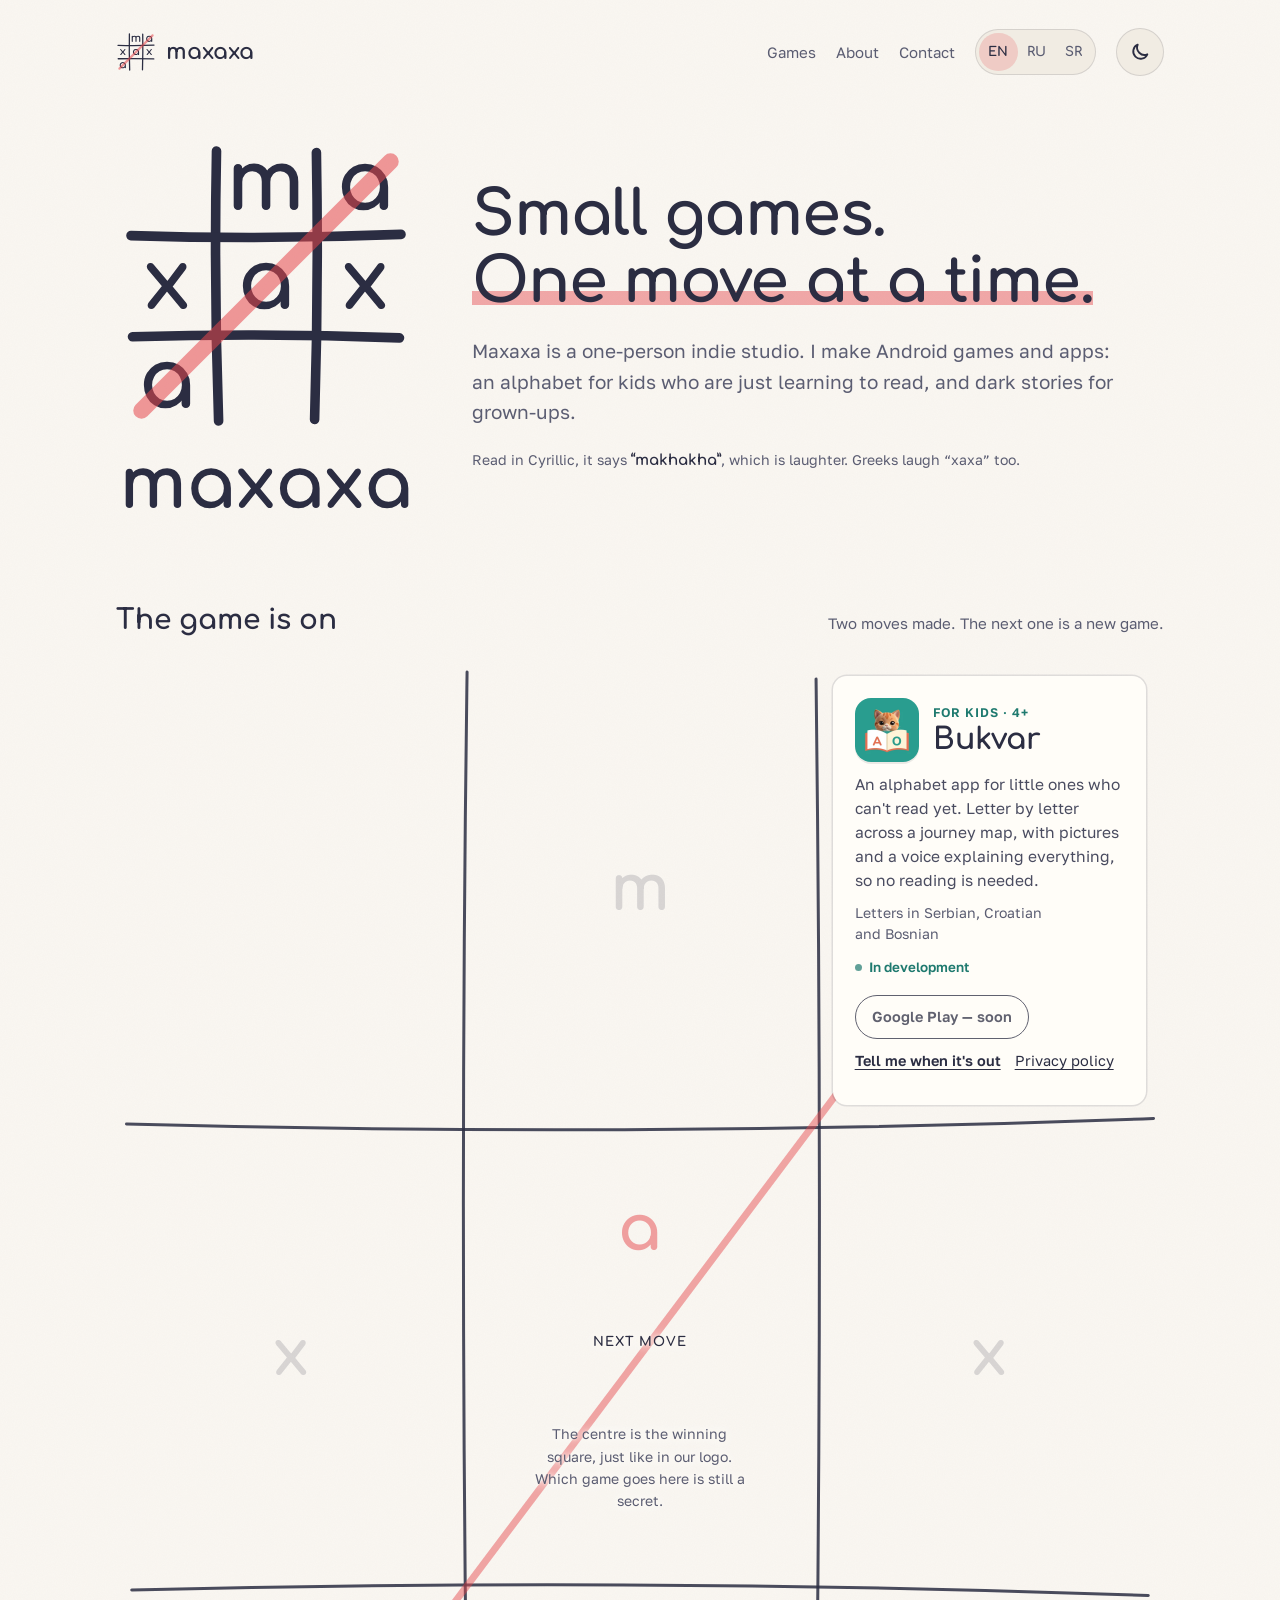
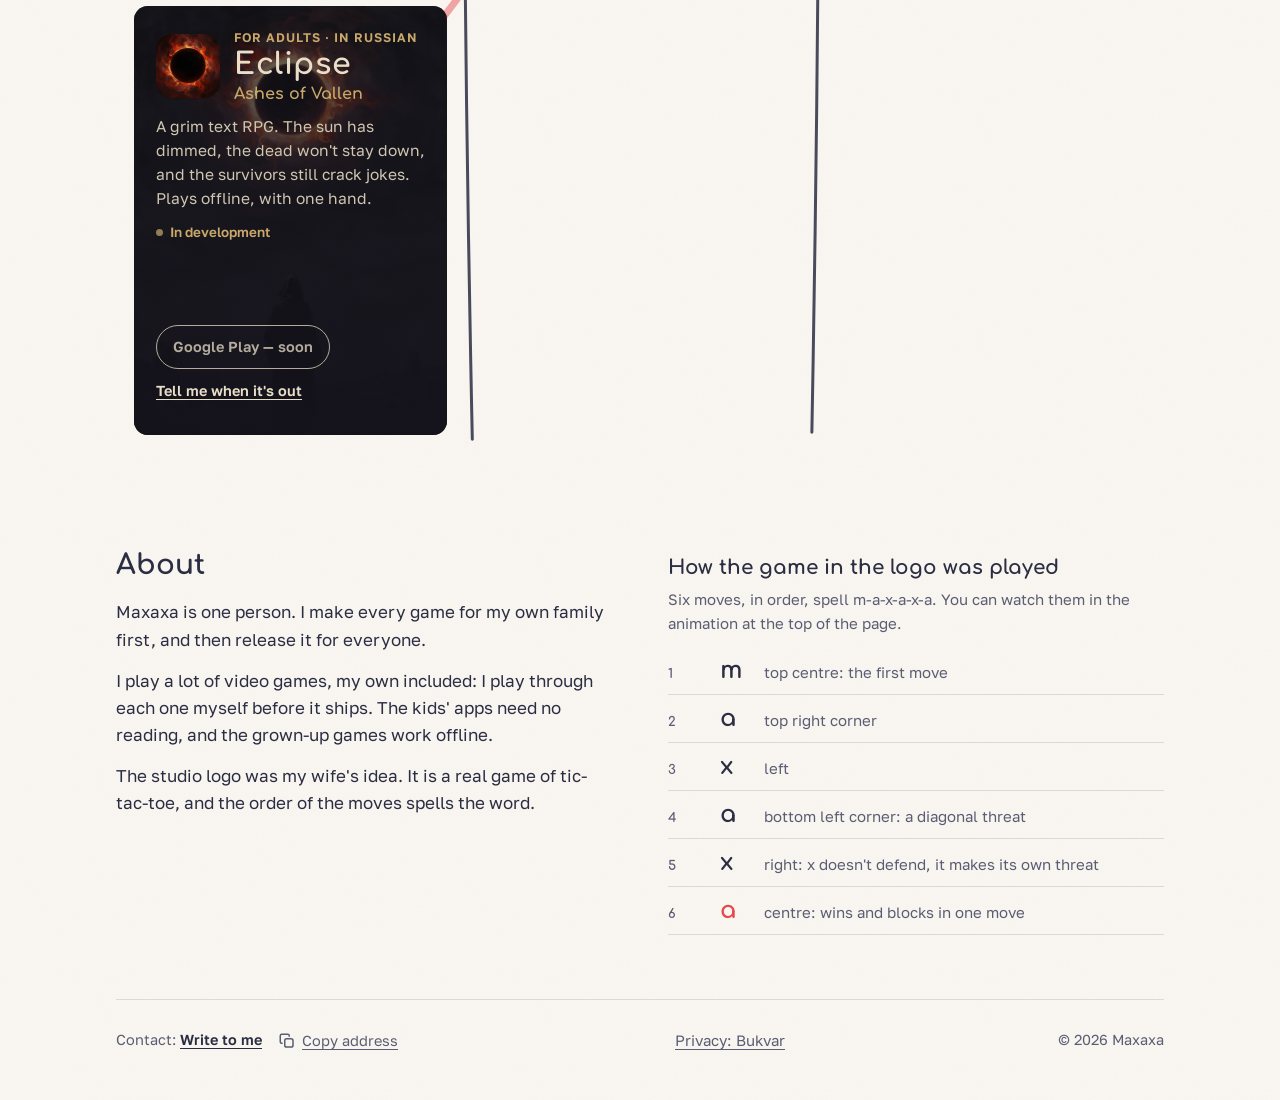
==== index.html @ d2c28f69 "Публикация (исходники fd38b39)" ====
<!doctype html>
<html lang="en">
<head>
<meta charset="utf-8">
<meta name="viewport" content="width=device-width, initial-scale=1, viewport-fit=cover">
<title>Maxaxa — small games for kids and grown-ups</title>
<meta name="description" content="Maxaxa is a one-person indie studio making Android apps and games for kids and adults.">
<link rel="canonical" href="https://maxaxa.app/">
<link rel="alternate" hreflang="en" href="https://maxaxa.app/">
<link rel="alternate" hreflang="ru" href="https://maxaxa.app/ru/">
<link rel="alternate" hreflang="sr" href="https://maxaxa.app/sr/">
<link rel="alternate" hreflang="x-default" href="https://maxaxa.app/">
<meta property="og:type" content="website">
<meta property="og:site_name" content="Maxaxa">
<meta property="og:title" content="Maxaxa — small games for kids and grown-ups">
<meta property="og:description" content="Maxaxa is a one-person indie studio making Android apps and games for kids and adults.">
<meta property="og:url" content="https://maxaxa.app/">
<meta property="og:image" content="https://maxaxa.app/assets/og-en.png">
<meta property="og:image:width" content="1200">
<meta property="og:image:height" content="630">
<meta property="og:locale" content="en_US">
<meta name="twitter:card" content="summary_large_image">
<meta name="theme-color" content="#FAF7F2" media="(prefers-color-scheme: light)">
<meta name="theme-color" content="#1A1720" media="(prefers-color-scheme: dark)">
<link rel="icon" href="/favicon.ico" sizes="any">
<link rel="icon" href="/favicon.svg" type="image/svg+xml">
<link rel="apple-touch-icon" href="/apple-touch-icon.png">
<script>document.documentElement.classList.add('js');try{var t=localStorage.getItem('mx-theme');if(t)document.documentElement.setAttribute('data-theme',t)}catch(e){}</script>
<link rel="stylesheet" href="/assets/fonts/fonts.css">
<link rel="stylesheet" href="/assets/site.css">
</head>
<body>
<div class="wrap">
  <header>
    <a class="brand" href="/" aria-label="Maxaxa, home page">
      <img class="lt" src="/assets/img/mark-light-transparent.svg" alt="">
      <img class="dk" src="/assets/img/mark-dark-transparent.svg" alt="">
      maxaxa
    </a>
    <nav>
      <a class="navlink" href="/#games">Games</a>
      <a class="navlink" href="/#about">About</a>
      <a class="navlink" href="#contact">Contact</a>
      <span class="langs-nav"><a href="/" hreflang="en" lang="en" aria-current="page">EN</a><a href="/ru/" hreflang="ru" lang="ru">RU</a><a href="/sr/" hreflang="sr" lang="sr">SR</a></span>
      <button class="toggle" id="theme" type="button" aria-label="Switch theme" title="Switch theme">
        <svg class="moon" viewBox="0 0 24 24" width="22" height="22" aria-hidden="true"><path d="M20 14.5A8 8 0 0 1 9.5 4a8 8 0 1 0 10.5 10.5Z" fill="none" stroke="currentColor" stroke-width="2" stroke-linejoin="round"/></svg>
        <svg class="sun" viewBox="0 0 24 24" width="22" height="22" aria-hidden="true" hidden><circle cx="12" cy="12" r="4.2" fill="none" stroke="currentColor" stroke-width="2"/><path d="M12 2.5v2.2M12 19.3v2.2M2.5 12h2.2M19.3 12h2.2M5.3 5.3l1.6 1.6M17.1 17.1l1.6 1.6M5.3 18.7l1.6-1.6M17.1 6.9l1.6-1.6" stroke="currentColor" stroke-width="2" stroke-linecap="round"/></svg>
      </button>
    </nav>
  </header>
  <section class="hero" id="top">
    <svg class="lockup" viewBox="0 0 100 132" role="img" aria-label="Maxaxa logo: a game of tic-tac-toe">
      <g class="g" fill="none" stroke-width="3.2" stroke-linecap="round"><path pathLength="1" d="M33.5 5Q32.6 50 34.2 95"/><path pathLength="1" d="M66.8 5.5Q67.6 50 66.2 94.5"/><path pathLength="1" d="M5 33.2Q50 34.6 95 32.8"/><path pathLength="1" d="M5.5 66.9Q50 65.6 94.5 67.3"/></g>
      <g class="l"><path d="M59.34 24.69Q58.72 24.69 58.32 24.28Q57.91 23.87 57.91 23.26V15.25Q57.910 13.49 57.04 12.63Q56.17 11.78 54.77 11.78Q53.32 11.78 52.38 12.79Q51.44 13.79 51.44 15.36H49.12Q49.12 13.54 49.9 12.16Q50.69 10.77 52.1 9.99Q53.51 9.2 55.33 9.2Q56.93 9.2 58.16 9.9Q59.39 10.6 60.08 11.96Q60.77 13.32 60.77 15.25V23.26Q60.77 23.87 60.37 24.28Q59.98 24.69 59.34 24.69ZM40.66 24.69Q40.05 24.69 39.64 24.28Q39.23 23.87 39.23 23.26V10.8Q39.23 10.15 39.64 9.76Q40.05 9.37 40.66 9.37Q41.31 9.37 41.7 9.76Q42.09 10.15 42.09 10.8V23.26Q42.09 23.87 41.7 24.28Q41.31 24.69 40.66 24.69ZM50.01 24.69Q49.4 24.69 48.99 24.28Q48.59 23.87 48.59 23.26V15.25Q48.59 13.49 47.72 12.63Q46.85 11.78 45.45 11.78Q43.99 11.78 43.04 12.79Q42.09 13.790 42.09 15.36H40.33Q40.33 13.54 41.05 12.16Q41.78 10.77 43.07 9.99Q44.36 9.2 46.01 9.2Q47.61 9.2 48.84 9.9Q50.07 10.6 50.76 11.96Q51.44 13.32 51.44 15.25V23.26Q51.44 23.87 51.05 24.28Q50.66 24.69 50.01 24.69Z"/><path d="M82.45 24.77Q80.41 24.77 78.79 23.75Q77.17 22.74 76.23 20.98Q75.29 19.23 75.29 17.02Q75.29 14.79 76.31 13.03Q77.33 11.27 79.08 10.25Q80.82 9.23 83.01 9.23Q85.2 9.23 86.94 10.25Q88.67 11.27 89.69 13.04Q90.71 14.8 90.71 17.01H89.62Q89.62 19.21 88.68 20.97Q87.74 22.72 86.12 23.75Q84.51 24.77 82.45 24.77ZM83.01 22.25Q84.44 22.25 85.56 21.56Q86.68 20.88 87.33 19.68Q87.97 18.49 87.97 17.01Q87.97 15.5 87.33 14.31Q86.68 13.12 85.56 12.44Q84.44 11.75 83.02 11.75Q81.61 11.75 80.48 12.44Q79.35 13.12 78.69 14.31Q78.03 15.49 78.03 17.01Q78.03 18.5 78.69 19.69Q79.35 20.88 80.48 21.56Q81.61 22.25 83.01 22.25ZM89.29 24.69Q88.67 24.69 88.26 24.28Q87.86 23.87 87.86 23.26V18.97L88.39 16.01L90.71 17.01V23.26Q90.71 23.87 90.31 24.28Q89.91 24.69 89.29 24.69Z"/><path d="M22.45 57.66Q22.17 57.66 21.92 57.57Q21.67 57.49 21.45 57.21L16.55 51.33L15.54 50.32L10.67 44.55Q10.3 44.11 10.27 43.59Q10.25 43.07 10.55 42.71Q10.86 42.34 11.48 42.34Q12.15 42.34 12.54 42.82L17.33 48.53L18.06 49.2L23.32 55.5Q23.74 56.01 23.73 56.5Q23.71 56.99 23.36 57.32Q23.01 57.66 22.45 57.66ZM11.76 57.66Q11.2 57.66 10.88 57.31Q10.55 56.96 10.55 56.45Q10.55 55.95 10.95 55.45L15.71 49.48L17.22 51.61L12.77 57.21Q12.35 57.66 11.76 57.66ZM18.67 50.46 16.74 48.81 21.25 42.82Q21.47 42.54 21.73 42.44Q21.98 42.34 22.29 42.34Q22.9 42.34 23.21 42.72Q23.52 43.1 23.5 43.63Q23.49 44.16 23.1 44.67Z"/><path d="M49.45 57.77Q47.41 57.77 45.79 56.75Q44.17 55.74 43.23 53.98Q42.29 52.23 42.29 50.02Q42.29 47.79 43.31 46.03Q44.33 44.27 46.08 43.25Q47.82 42.23 50.01 42.23Q52.2 42.23 53.94 43.25Q55.67 44.27 56.69 46.04Q57.71 47.8 57.71 50.01H56.62Q56.62 52.21 55.68 53.97Q54.74 55.72 53.12 56.75Q51.51 57.77 49.45 57.77ZM50.01 55.25Q51.44 55.25 52.56 54.56Q53.68 53.88 54.33 52.68Q54.97 51.49 54.97 50.01Q54.97 48.5 54.33 47.31Q53.68 46.12 52.56 45.44Q51.44 44.75 50.02 44.75Q48.61 44.75 47.48 45.44Q46.35 46.12 45.69 47.31Q45.03 48.49 45.03 50.01Q45.03 51.5 45.69 52.69Q46.35 53.88 47.48 54.56Q48.61 55.25 50.01 55.25ZM56.29 57.69Q55.67 57.69 55.26 57.28Q54.86 56.87 54.86 56.26V51.97L55.39 49.01L57.71 50.01V56.26Q57.71 56.87 57.31 57.28Q56.91 57.69 56.29 57.69Z"/><path d="M88.45 57.66Q88.17 57.66 87.92 57.57Q87.67 57.49 87.45 57.21L82.55 51.33L81.54 50.32L76.67 44.55Q76.3 44.11 76.27 43.59Q76.25 43.07 76.55 42.71Q76.86 42.34 77.48 42.34Q78.15 42.34 78.54 42.82L83.33 48.53L84.06 49.2L89.32 55.5Q89.74 56.01 89.73 56.5Q89.71 56.99 89.36 57.32Q89.01 57.66 88.45 57.66ZM77.76 57.66Q77.2 57.66 76.88 57.31Q76.55 56.96 76.55 56.45Q76.55 55.95 76.95 55.45L81.71 49.48L83.22 51.61L78.77 57.21Q78.35 57.66 77.76 57.66ZM84.67 50.46 82.74 48.81 87.25 42.82Q87.47 42.54 87.73 42.44Q87.98 42.34 88.29 42.34Q88.9 42.34 89.21 42.72Q89.52 43.1 89.5 43.63Q89.49 44.16 89.1 44.67Z"/><path d="M16.45 90.77Q14.41 90.77 12.79 89.75Q11.17 88.74 10.23 86.98Q9.29 85.23 9.29 83.02Q9.29 80.79 10.31 79.03Q11.33 77.27 13.08 76.25Q14.82 75.23 17.01 75.23Q19.2 75.23 20.94 76.25Q22.67 77.27 23.69 79.04Q24.71 80.8 24.71 83.01H23.62Q23.62 85.21 22.68 86.97Q21.74 88.72 20.12 89.75Q18.51 90.77 16.45 90.77ZM17.01 88.25Q18.44 88.25 19.56 87.56Q20.68 86.88 21.33 85.68Q21.970 84.49 21.97 83.01Q21.97 81.5 21.33 80.31Q20.68 79.12 19.56 78.44Q18.44 77.75 17.02 77.75Q15.61 77.75 14.48 78.44Q13.35 79.12 12.69 80.31Q12.03 81.49 12.03 83.01Q12.03 84.5 12.69 85.69Q13.35 86.88 14.48 87.56Q15.61 88.25 17.01 88.25ZM23.29 90.69Q22.67 90.69 22.26 90.28Q21.86 89.87 21.86 89.26V84.97L22.39 82.01L24.71 83.01V89.26Q24.71 89.87 24.31 90.28Q23.91 90.69 23.29 90.69Z"/></g>
      <path class="win" pathLength="1" d="M91.5 8.5Q50.8 49.2 8.5 91.5" fill="none" stroke-width="5.5" stroke-linecap="round"/>
      <g class="w"><path d="M20.47 124.02Q19.94 124.02 19.59 123.68Q19.24 123.33 19.24 122.8V115.94Q19.24 114.42 18.5 113.69Q17.76 112.96 16.56 112.96Q15.31 112.96 14.5 113.82Q13.7 114.69 13.7 116.03H11.71Q11.71 114.47 12.38 113.28Q13.05 112.1 14.26 111.42Q15.48 110.75 17.04 110.75Q18.4 110.75 19.46 111.35Q20.52 111.95 21.1 113.12Q21.69 114.28 21.69 115.94V122.8Q21.69 123.33 21.36 123.68Q21.02 124.02 20.47 124.02ZM4.46 124.02Q3.93 124.02 3.58 123.68Q3.24 123.33 3.24 122.8V112.12Q3.24 111.57 3.58 111.23Q3.93 110.9 4.46 110.9Q5.01 110.9 5.35 111.23Q5.68 111.57 5.68 112.12V122.8Q5.68 123.33 5.35 123.68Q5.01 124.02 4.46 124.02ZM12.48 124.02Q11.95 124.02 11.6 123.68Q11.25 123.33 11.25 122.8V115.94Q11.25 114.42 10.51 113.69Q9.76 112.96 8.56 112.96Q7.32 112.96 6.5 113.82Q5.68 114.69 5.68 116.03H4.17Q4.17 114.47 4.8 113.28Q5.42 112.1 6.52 111.42Q7.63 110.75 9.04 110.75Q10.41 110.75 11.47 111.35Q12.52 111.95 13.11 113.12Q13.7 114.28 13.7 115.94V122.8Q13.7 123.33 13.36 123.68Q13.03 124.02 12.48 124.02Z"/><path d="M31.22 124.1Q29.47 124.1 28.08 123.22Q26.69 122.35 25.88 120.85Q25.08 119.34 25.08 117.45Q25.08 115.54 25.95 114.03Q26.83 112.53 28.33 111.65Q29.82 110.78 31.7 110.78Q33.58 110.78 35.06 111.65Q36.55 112.53 37.42 114.04Q38.3 115.55 38.3 117.45H37.36Q37.36 119.33 36.56 120.84Q35.75 122.34 34.36 123.22Q32.98 124.1 31.22 124.1ZM31.7 121.94Q32.92 121.94 33.88 121.35Q34.84 120.76 35.4 119.74Q35.95 118.71 35.95 117.44Q35.95 116.15 35.4 115.13Q34.84 114.11 33.88 113.52Q32.93 112.94 31.7 112.94Q30.5 112.94 29.53 113.52Q28.56 114.11 27.99 115.13Q27.43 116.15 27.43 117.44Q27.43 118.72 27.99 119.74Q28.56 120.76 29.53 121.35Q30.5 121.94 31.7 121.94ZM37.08 124.02Q36.55 124.02 36.2 123.68Q35.85 123.33 35.85 122.8V119.13L36.31 116.58L38.3 117.45V122.8Q38.3 123.33 37.96 123.68Q37.61 124.02 37.08 124.02Z"/><path d="M51.16 124Q50.92 124 50.71 123.93Q50.49 123.86 50.3 123.62L46.1 118.58L45.24 117.71L41.06 112.77Q40.75 112.38 40.72 111.94Q40.7 111.5 40.96 111.18Q41.23 110.87 41.76 110.87Q42.33 110.87 42.67 111.28L46.77 116.18L47.4 116.75L51.91 122.15Q52.27 122.58 52.26 123Q52.24 123.42 51.94 123.71Q51.64 124 51.16 124ZM42 124Q41.52 124 41.24 123.7Q40.96 123.4 40.96 122.97Q40.96 122.54 41.3 122.1L45.38 116.99L46.68 118.82L42.86 123.62Q42.5 124 42 124ZM47.92 117.83 46.27 116.42 50.13 111.28Q50.32 111.04 50.54 110.96Q50.76 110.87 51.02 110.87Q51.55 110.87 51.81 111.2Q52.08 111.52 52.06 111.98Q52.05 112.43 51.72 112.86Z"/><path d="M60.79 124.1Q59.04 124.1 57.65 123.22Q56.26 122.35 55.45 120.85Q54.64 119.34 54.64 117.45Q54.64 115.54 55.52 114.03Q56.4 112.53 57.89 111.65Q59.39 110.78 61.27 110.78Q63.15 110.78 64.63 111.65Q66.12 112.53 66.99 114.04Q67.87 115.55 67.87 117.45H66.93Q66.93 119.33 66.12 120.84Q65.32 122.34 63.93 123.22Q62.55 124.1 60.79 124.1ZM61.27 121.94Q62.49 121.94 63.45 121.35Q64.41 120.76 64.96 119.74Q65.52 118.71 65.52 117.44Q65.52 116.15 64.96 115.13Q64.41 114.11 63.45 113.52Q62.49 112.94 61.27 112.94Q60.07 112.94 59.1 113.52Q58.12 114.11 57.56 115.13Q57 116.15 57 117.44Q57 118.72 57.56 119.74Q58.12 120.76 59.09 121.35Q60.07 121.94 61.27 121.94ZM66.65 124.02Q66.12 124.02 65.77 123.68Q65.42 123.33 65.42 122.8V119.13L65.88 116.58L67.87 117.45V122.8Q67.87 123.33 67.52 123.68Q67.18 124.02 66.65 124.02Z"/><path d="M80.73 124Q80.49 124 80.28 123.93Q80.06 123.86 79.87 123.62L75.67 118.58L74.8 117.71L70.63 112.77Q70.32 112.38 70.29 111.94Q70.27 111.5 70.53 111.18Q70.8 110.87 71.32 110.87Q71.9 110.87 72.24 111.28L76.34 116.18L76.96 116.75L81.48 122.15Q81.84 122.58 81.82 123Q81.81 123.42 81.51 123.71Q81.21 124 80.73 124ZM71.56 124Q71.08 124 70.81 123.7Q70.53 123.4 70.53 122.97Q70.53 122.54 70.87 122.1L74.95 116.99L76.24 118.82L72.43 123.62Q72.07 124 71.56 124ZM77.49 117.83 75.84 116.42 79.7 111.28Q79.89 111.04 80.11 110.96Q80.32 110.87 80.59 110.87Q81.12 110.87 81.38 111.2Q81.64 111.52 81.63 111.98Q81.62 112.43 81.28 112.86Z"/><path d="M90.36 124.1Q88.6 124.1 87.22 123.22Q85.83 122.35 85.02 120.85Q84.21 119.34 84.21 117.45Q84.21 115.54 85.09 114.03Q85.96 112.53 87.46 111.65Q88.96 110.78 90.84 110.78Q92.71 110.78 94.2 111.65Q95.68 112.53 96.56 114.04Q97.44 115.55 97.44 117.45H96.5Q96.5 119.33 95.69 120.84Q94.89 122.34 93.5 123.22Q92.11 124.1 90.36 124.1ZM90.84 121.94Q92.06 121.94 93.02 121.35Q93.98 120.76 94.53 119.74Q95.08 118.71 95.08 117.44Q95.08 116.15 94.53 115.13Q93.98 114.11 93.02 113.52Q92.06 112.94 90.84 112.94Q89.64 112.94 88.66 113.52Q87.69 114.11 87.13 115.13Q86.56 116.15 86.56 117.44Q86.56 118.72 87.13 119.74Q87.69 120.76 88.66 121.35Q89.63 121.94 90.84 121.94ZM96.22 124.02Q95.68 124.02 95.34 123.68Q94.99 123.33 94.99 122.8V119.13L95.44 116.58L97.44 117.45V122.8Q97.44 123.33 97.09 123.68Q96.75 124.02 96.22 124.02Z"/></g>
    </svg>
    <div>
      <h1 class="say">Small games. <em>One move at a time.</em></h1>
      <p class="lead">Maxaxa is a one-person indie studio. I make Android games and apps: an alphabet for kids who are just learning to read, and dark stories for grown-ups.</p>
      <p class="reads">Read in Cyrillic, it says <b>“makhakha”</b>, which is laughter. Greeks laugh “xaxa” too.</p>
    </div>
  </section>

  <section id="games">
    <div class="board-h">
      <h2>The game is on</h2>
      <p>Two moves made. The next one is a new game.</p>
    </div>
    <div class="board" id="board">
      <svg class="lines" viewBox="0 0 100 100" preserveAspectRatio="none" aria-hidden="true">
        <path d="M33.5 1Q32.6 50 34.0 99"/><path d="M66.8 1.5Q67.6 50 66.4 98.5"/>
        <path d="M1 33.4Q50 34.4 99 33.0"/><path d="M1.5 66.8Q50 65.9 98.5 67.2"/>
        <path class="win2" pathLength="1" d="M94 6Q50.5 49.5 6 94"/>
      </svg>

      <div class="cell idle"><div class="empty"><span class="ghost">x</span></div></div>
      <div class="cell idle"><div class="empty"><span class="ghost played">m</span></div></div>
      <div class="cell">
        <article class="card kid">
          <div class="top">
            <img class="icon" src="/assets/img/bukvar-icon.webp" alt="Bukvar icon: a kitten above an open book" width="64" height="64">
            <div><div class="eyebrow">For kids · 4+</div><h3>Bukvar</h3></div>
          </div>
          <p>An alphabet app for little ones who can't read yet. Letter by letter across a journey map, with pictures and a voice explaining everything, so no reading is needed.</p>
          <p class="langs">Letters in Serbian, Croatian and Bosnian</p>
          <div class="status">In development</div>
          <div class="links">
            <span class="btn" aria-disabled="true">Google Play — soon</span>
            <a class="notify" href="mailto:hornsdron@gmail.com?subject=Bukvar">Tell me when it's out</a>
            <a class="pol" href="/privacy/bukvar/">Privacy policy</a>
          </div>
        </article>
      </div>

      <div class="cell idle"><div class="empty"><span class="ghost played">x</span></div></div>
      <div class="cell next">
        <div class="empty">
          <span class="ghost">a</span>
          <span class="n">Next move</span>
          <p>The centre is the winning square, just like in our logo. Which game goes here is still a secret.</p>
        </div>
      </div>
      <div class="cell idle"><div class="empty"><span class="ghost played">x</span></div></div>

      <div class="cell">
        <article class="card adult">
          <div class="top">
            <img class="icon" src="/assets/img/eclipse-icon.webp" alt="Eclipse: Ashes of Vallen icon: a black sun in a fiery corona" width="64" height="64">
            <div><div class="eyebrow">For adults · in Russian</div><h3>Eclipse</h3><div class="sub">Ashes of Vallen</div></div>
          </div>
          <p>A grim text RPG. The sun has dimmed, the dead won't stay down, and the survivors still crack jokes. Plays offline, with one hand.</p>
          <div class="status">In development</div>
          <div class="links">
            <span class="btn" aria-disabled="true">Google Play — soon</span>
            <a class="notify" href="mailto:hornsdron@gmail.com?subject=Eclipse">Tell me when it's out</a>
          </div>
        </article>
      </div>
      <div class="cell idle"><div class="empty"><span class="ghost">x</span></div></div>
      <div class="cell idle"><div class="empty"><span class="ghost">a</span></div></div>
    </div>
  </section>

  <section class="about" id="about">
    <div>
      <h2>About</h2>
      <p>Maxaxa is one person. I make every game for my own family first, and then release it for everyone.</p>
      <p>I play a lot of video games, my own included: I play through each one myself before it ships. The kids' apps need no reading, and the grown-up games work offline.</p>
      <p>The studio logo was my wife's idea. It is a real game of tic-tac-toe, and the order of the moves spells the word.</p>
    </div>
    <div>
      <h3 class="moves-h">How the game in the logo was played</h3>
      <p class="moves-p">Six moves, in order, spell m-a-x-a-x-a. You can watch them in the animation at the top of the page.</p>
      <ol class="moves" aria-label="How the game in the logo was played">
        <li><b>m</b><span>top centre: the first move</span></li>
        <li><b>a</b><span>top right corner</span></li>
        <li><b>x</b><span>left</span></li>
        <li><b>a</b><span>bottom left corner: a diagonal threat</span></li>
        <li><b>x</b><span>right: x doesn't defend, it makes its own threat</span></li>
        <li><b>a</b><span>centre: wins and blocks in one move</span></li>
      </ol>
    </div>
  </section>

  <footer id="contact">
    <span class="contact">Contact: <a class="mail" href="mailto:hornsdron@gmail.com">Write to me</a>
      <button type="button" class="copy" id="copy-mail" data-addr="hornsdron@gmail.com" data-done="Copied">
        <svg class="i-copy" viewBox="0 0 24 24" width="18" height="18" aria-hidden="true"><rect x="9" y="9" width="11" height="11" rx="2.5" fill="none" stroke="currentColor" stroke-width="2" stroke-linejoin="round"/><path d="M5.5 15H5a2 2 0 0 1-2-2V5a2 2 0 0 1 2-2h8a2 2 0 0 1 2 2v.5" fill="none" stroke="currentColor" stroke-width="2" stroke-linecap="round" stroke-linejoin="round"/></svg>
        <svg class="i-done" viewBox="0 0 24 24" width="18" height="18" aria-hidden="true" hidden><path d="M5 12.5l4.5 4.5L19 7.5" fill="none" stroke="currentColor" stroke-width="2" stroke-linecap="round" stroke-linejoin="round"/></svg>
        <span class="lbl" aria-live="polite">Copy address</span></button></span>
    <nav aria-label="Privacy policies"><a href="/privacy/bukvar/">Privacy: Bukvar</a></nav>
    <span>© 2026 Maxaxa</span>
  </footer>
</div>
<script src="/assets/site.js"></script>
</body>
</html>
---- assets/fonts/fonts.css ----
/* Шрифты на своём сервере (OFL, см. OFL-*.txt) — без запросов к Google. Переменные woff2, наборы: латиница, латиница-ext (сербский), кириллица. */
@font-face{font-family:'Comfortaa'; font-style:normal; font-weight:500 700; font-display:swap; src:url(/assets/fonts/Comfortaa-cyrillic-ext.woff2) format('woff2'); unicode-range:U+0460-052F, U+1C80-1C8A, U+20B4, U+2DE0-2DFF, U+A640-A69F, U+FE2E-FE2F} /* cyrillic-ext */
@font-face{font-family:'Comfortaa'; font-style:normal; font-weight:500 700; font-display:swap; src:url(/assets/fonts/Comfortaa-cyrillic.woff2) format('woff2'); unicode-range:U+0301, U+0400-045F, U+0490-0491, U+04B0-04B1, U+2116} /* cyrillic */
@font-face{font-family:'Comfortaa'; font-style:normal; font-weight:500 700; font-display:swap; src:url(/assets/fonts/Comfortaa-latin-ext.woff2) format('woff2'); unicode-range:U+0100-02BA, U+02BD-02C5, U+02C7-02CC, U+02CE-02D7, U+02DD-02FF, U+0304, U+0308, U+0329, U+1D00-1DBF, U+1E00-1E9F, U+1EF2-1EFF, U+2020, U+20A0-20AB, U+20AD-20C4, U+2113, U+2C60-2C7F, U+A720-A7FF} /* latin-ext */
@font-face{font-family:'Comfortaa'; font-style:normal; font-weight:500 700; font-display:swap; src:url(/assets/fonts/Comfortaa-latin.woff2) format('woff2'); unicode-range:U+0000-00FF, U+0131, U+0152-0153, U+02BB-02BC, U+02C6, U+02DA, U+02DC, U+0304, U+0308, U+0329, U+2000-206F, U+20AC, U+2122, U+2191, U+2193, U+2212, U+2215, U+FEFF, U+FFFD} /* latin */
@font-face{font-family:'Golos Text'; font-style:normal; font-weight:400 600; font-display:swap; src:url(/assets/fonts/GolosText-cyrillic-ext.woff2) format('woff2'); unicode-range:U+0460-052F, U+1C80-1C8A, U+20B4, U+2DE0-2DFF, U+A640-A69F, U+FE2E-FE2F} /* cyrillic-ext */
@font-face{font-family:'Golos Text'; font-style:normal; font-weight:400 600; font-display:swap; src:url(/assets/fonts/GolosText-cyrillic.woff2) format('woff2'); unicode-range:U+0301, U+0400-045F, U+0490-0491, U+04B0-04B1, U+2116} /* cyrillic */
@font-face{font-family:'Golos Text'; font-style:normal; font-weight:400 600; font-display:swap; src:url(/assets/fonts/GolosText-latin-ext.woff2) format('woff2'); unicode-range:U+0100-02BA, U+02BD-02C5, U+02C7-02CC, U+02CE-02D7, U+02DD-02FF, U+0304, U+0308, U+0329, U+1D00-1DBF, U+1E00-1E9F, U+1EF2-1EFF, U+2020, U+20A0-20AB, U+20AD-20C4, U+2113, U+2C60-2C7F, U+A720-A7FF} /* latin-ext */
@font-face{font-family:'Golos Text'; font-style:normal; font-weight:400 600; font-display:swap; src:url(/assets/fonts/GolosText-latin.woff2) format('woff2'); unicode-range:U+0000-00FF, U+0131, U+0152-0153, U+02BB-02BC, U+02C6, U+02DA, U+02DC, U+0304, U+0308, U+0329, U+2000-206F, U+20AC, U+2122, U+2191, U+2193, U+2212, U+2215, U+FEFF, U+FFFD} /* latin */
---- assets/site.css ----
/* Layout: страница — партия в крестики-нолики. Знак рисуется ходами, портфолио — доска 3×3, линия победы ведёт к следующей игре. */
:root{
  --paper:#FAF7F2; --paper-2:#F1ECE3; --ink:#2B2D42; --ink-soft:#5B5D72;
  --grid:#2B2D42; --win:#E5484D; --rule:rgba(43,45,66,.14);
  --night:#1A1720; --night-2:#24202C; --bone:#E9DFC9; --gold:#8C7A55; --wine:#C24152;
  --display:"Comfortaa", "Trebuchet MS", system-ui, sans-serif;
  --text:"Golos Text", "Segoe UI", system-ui, sans-serif;
  --bg:var(--paper); --fg:var(--ink); --fg-soft:var(--ink-soft); --line:var(--grid); --accent:var(--win);
  --empty-bg:transparent; --toggle-bg:var(--paper-2); --ghost-played:.16;
  /* светлый лист студии (палитра брендбука) — на ночи приглушается до кости */
  --sheet:#FFFDF8; --sheet-ink:var(--ink); --sheet-text:#4A4C60; --sheet-soft:var(--ink-soft);
  --sheet-edge:0 0 0 1.5px rgba(43,45,66,.12);
  /* цвета игр — не студии: «Буквар» (бирюза), «Затмение» (ночь, золото, пепел) */
  --bukvar:#1F7A6F;
  --eclipse-bg:#14121A; --eclipse-gold:#C9A86A; --eclipse-text:#CFC6B2; --eclipse-edge:none;
}
@media (prefers-color-scheme: dark){:root:not([data-theme="light"]){
  --bg:var(--night); --fg:var(--bone); --fg-soft:#B4AA97; --line:var(--gold); --accent:var(--wine);
  --rule:rgba(233,223,201,.22); --toggle-bg:var(--night-2); --ghost-played:.28;
  --sheet:#E6DCC4; --sheet-text:#34364D; --sheet-soft:#4A4C60;
  --sheet-edge:0 0 0 1.5px rgba(233,223,201,.35),0 12px 40px rgba(233,223,201,.08);
  --bukvar:#17665C; --eclipse-edge:0 0 0 1.5px rgba(201,168,106,.35); color-scheme:dark }}
:root[data-theme="dark"]{
  --bg:var(--night); --fg:var(--bone); --fg-soft:#B4AA97; --line:var(--gold); --accent:var(--wine);
  --rule:rgba(233,223,201,.22); --toggle-bg:var(--night-2); --ghost-played:.28;
  --sheet:#E6DCC4; --sheet-text:#34364D; --sheet-soft:#4A4C60;
  --sheet-edge:0 0 0 1.5px rgba(233,223,201,.35),0 12px 40px rgba(233,223,201,.08);
  --bukvar:#17665C; --eclipse-edge:0 0 0 1.5px rgba(201,168,106,.35); color-scheme:dark }

*{box-sizing:border-box}
body{background:var(--bg); color:var(--fg); font:400 17px/1.6 var(--text); transition:background .4s,color .4s;
  background-image:url("data:image/svg+xml,%3Csvg xmlns='http://www.w3.org/2000/svg' width='220' height='220'%3E%3Cfilter id='n'%3E%3CfeTurbulence type='fractalNoise' baseFrequency='.9' numOctaves='2' stitchTiles='stitch'/%3E%3CfeColorMatrix values='0 0 0 0 .5  0 0 0 0 .45  0 0 0 0 .4  0 0 0 .05 0'/%3E%3C/filter%3E%3Crect width='100%25' height='100%25' filter='url(%23n)'/%3E%3C/svg%3E")}
.wrap{max-width:1080px; margin:0 auto; padding-left:max(16px,env(safe-area-inset-left,0px)); padding-right:max(16px,env(safe-area-inset-right,0px))}
a{color:inherit}
:focus-visible{outline:2px solid var(--accent); outline-offset:3px; border-radius:4px}

/* шапка */
header{padding-block:20px; display:flex; align-items:center; justify-content:space-between; gap:16px}
.brand{display:flex; align-items:center; gap:10px; text-decoration:none; font:700 22px/1 var(--display)}
.brand img{width:40px; height:40px}
.brand .dk{display:none}
:root[data-theme="dark"] .brand .lt{display:none} :root[data-theme="dark"] .brand .dk{display:block}
@media (prefers-color-scheme: dark){:root:not([data-theme="light"]) .brand .lt{display:none} :root:not([data-theme="light"]) .brand .dk{display:block}}
nav{display:flex; align-items:center; gap:20px; font-size:15px}
nav a{text-decoration:none; color:var(--fg-soft)} nav a:hover{color:var(--fg)}
.toggle{width:48px; height:48px; border-radius:50%; border:1.5px solid var(--rule); background:var(--toggle-bg); color:var(--fg);
  cursor:pointer; font:700 22px/1 var(--display); display:grid; place-items:center}
.toggle span{transform:translateY(-2px)}
@media (max-width:640px){ nav .navlink{display:none} }

/* hero */
.hero{display:grid; grid-template-columns:minmax(0,300px) minmax(0,1fr); gap:56px; align-items:center; padding-block:40px 72px}
.lockup{width:100%; max-width:300px; overflow:visible}
.lockup .g path{stroke:var(--line); stroke-dasharray:1; stroke-dashoffset:1; animation:draw .45s ease-out forwards}
.lockup .g path:nth-child(2){animation-delay:.08s} .lockup .g path:nth-child(3){animation-delay:.16s} .lockup .g path:nth-child(4){animation-delay:.24s}
.lockup .l path, .lockup .w{fill:var(--fg)}
.lockup .l path{opacity:0; transform-box:fill-box; transform-origin:center; animation:move .22s cubic-bezier(.3,1.6,.6,1) forwards}
.lockup .l path:nth-child(1){animation-delay:.30s} .lockup .l path:nth-child(2){animation-delay:.44s}
.lockup .l path:nth-child(3){animation-delay:.58s} .lockup .l path:nth-child(6){animation-delay:.72s}
.lockup .l path:nth-child(5){animation-delay:.86s} .lockup .l path:nth-child(4){animation-delay:1.0s}
.lockup .win{stroke:var(--accent); stroke-opacity:.55; stroke-dasharray:1; stroke-dashoffset:1; animation:draw .26s ease-in 1.1s forwards}
.lockup .w{opacity:0; animation:fade .45s ease-out 1.36s forwards}
@keyframes draw{to{stroke-dashoffset:0}}
@keyframes move{from{opacity:0; transform:scale(.6)} to{opacity:1; transform:scale(1)}}
@keyframes fade{to{opacity:1}}
.say{font:700 clamp(34px,6vw,62px)/1.08 var(--display); letter-spacing:-.02em; margin:0 0 20px; text-wrap:balance}
.say em{display:inline-block; font-style:normal; background:linear-gradient(transparent 62%, color-mix(in srgb,var(--accent) 45%,transparent) 62% 84%, transparent 84%)}
.lead{font-size:19px; color:var(--fg-soft); max-width:34em; margin:0}
.reads{margin-top:22px; font-size:14px; color:var(--fg-soft)}
.reads b{font:700 15px var(--display); color:var(--fg)}
@media (max-width:760px){ .hero{grid-template-columns:1fr; gap:24px; padding-block:16px 48px} .lockup{max-width:200px} }

/* доска-портфолио */
.board-h{display:flex; align-items:baseline; justify-content:space-between; gap:16px; flex-wrap:wrap; margin-bottom:20px}
.board-h h2{font:700 28px/1.2 var(--display); margin:0}
.board-h p{margin:0; color:var(--fg-soft); font-size:15px}
.board{position:relative; display:grid; grid-template-columns:repeat(3,minmax(0,1fr)); grid-auto-rows:minmax(240px,1fr)}
.board .lines{position:absolute; inset:0; width:100%; height:100%; pointer-events:none; z-index:0}
.board .lines path{fill:none; stroke:var(--line); stroke-width:3; stroke-linecap:round; vector-effect:non-scaling-stroke; opacity:.85}
.board .lines .win2{stroke:var(--accent); stroke-opacity:.55; stroke-width:7; stroke-dasharray:1; stroke-dashoffset:1}
.board.seen .lines .win2{animation:drawwin 1.1s ease-in-out .2s forwards}
/* в конце пунктир убирается: на растянутой доске он даёт разрывы линии */
@keyframes drawwin{99%{stroke-dashoffset:0; stroke-dasharray:1} 100%{stroke-dashoffset:0; stroke-dasharray:none}}
.cell{position:relative; padding:18px; min-width:0}
.card{height:100%; border-radius:14px; padding:22px; display:flex; flex-direction:column; gap:10px; position:relative; overflow:hidden; z-index:1}
.eyebrow{font-size:12.5px; letter-spacing:.08em; text-transform:uppercase; font-weight:600}
.card h3{font:700 30px/1.1 var(--display); margin:0}
.card p{margin:0; font-size:15.5px; line-height:1.55}
.card .icon{width:64px; height:64px; border-radius:16px; box-shadow:0 2px 0 rgba(0,0,0,.08)}
.card .top{display:flex; gap:14px; align-items:center}
.links{margin-top:auto; display:flex; flex-wrap:wrap; gap:8px 14px; align-items:center; padding-top:6px; font-size:14.5px}
.btn{display:inline-flex; align-items:center; min-height:44px; padding:0 16px; border-radius:22px; font-weight:600; text-decoration:none; border:1.5px solid currentColor}
.btn[aria-disabled="true"]{opacity:.75; cursor:default}
.status{font-size:13.5px; font-weight:600; display:flex; align-items:center; gap:7px; margin-top:2px}
.status::before{content:""; width:7px; height:7px; border-radius:50%; background:currentColor; opacity:.7}
.links a.notify{font-weight:600; text-underline-offset:3px}
.links a.pol{text-underline-offset:3px}

/* светлая клетка — всегда бумага */
.kid{background:var(--sheet); color:var(--sheet-ink); box-shadow:var(--sheet-edge)}
.kid .eyebrow, .kid .status{color:var(--bukvar)} .kid p{color:var(--sheet-text)}
.kid .langs{font-size:14px; color:var(--sheet-soft)}
/* тёмная клетка — всегда ночь, картина маслом */
.adult{background:var(--eclipse-bg); color:var(--bone); box-shadow:var(--eclipse-edge)}
.adult::before{content:""; position:absolute; inset:0; background:url(img/eclipse-art.webp) center 18%/cover; opacity:.55; transition:opacity .8s, filter .8s; z-index:-1}
.adult::after{content:""; position:absolute; inset:0; background:linear-gradient(180deg,rgba(20,18,26,.2) 0%,rgba(20,18,26,.75) 55%,var(--eclipse-bg) 100%); z-index:-1}
.adult:hover::before{opacity:.38; filter:saturate(.6) brightness(.8)}
.adult .eyebrow, .adult .status{color:var(--eclipse-gold)} .adult p{color:var(--eclipse-text)}
.adult h3{letter-spacing:.02em}
.adult .sub{font:700 16px/1.2 var(--display); color:var(--eclipse-gold); margin-top:4px}

/* пустые клетки — будущие ходы */
.empty{display:grid; place-items:center; text-align:center; color:var(--fg-soft); font-size:14px; gap:4px; padding:22px; height:100%}
.empty .ghost{font:700 64px/1 var(--display); color:var(--line); opacity:.0; transition:opacity .35s, transform .35s; transform:scale(.7)}
.cell:hover .ghost{opacity:.35; transform:scale(1)}
.empty .n{font:700 13px var(--display); letter-spacing:.06em; text-transform:uppercase}
.empty .ghost.played{opacity:var(--ghost-played); transform:scale(1)}
.cell:hover .ghost.played{opacity:.3}
.next .empty{color:var(--fg)}
.next .ghost{opacity:.5; transform:scale(1); color:var(--accent)}
.next .empty p{margin:0; max-width:15em; color:var(--fg-soft)}
@media (max-width:980px){
  .board{grid-template-columns:1fr; grid-auto-rows:auto; gap:16px}
  .board .lines, .cell.idle{display:none}
  .cell{padding:0}
  .card{min-height:300px}
  .next{border:1.5px dashed var(--rule); border-radius:14px; order:3}
  .next .empty{padding-block:28px}
}

/* о студии */
.about{display:grid; grid-template-columns:minmax(0,1fr) minmax(0,1fr); gap:56px; padding-block:96px 64px; align-items:start}
.about h2{font:700 28px/1.2 var(--display); margin:0 0 16px}
.about p{margin:0 0 14px; max-width:32em}
.moves-h{font:700 20px/1.3 var(--display); margin:6px 0 6px}
.moves-p{margin:0 0 14px; color:var(--fg-soft); font-size:15px}
.moves{list-style:none; padding:0; margin:0; display:grid; gap:2px; counter-reset:m}
.moves li{display:grid; grid-template-columns:44px 36px minmax(0,1fr); align-items:baseline; gap:8px; padding:10px 0; border-bottom:1px solid var(--rule); counter-increment:m; font-size:15px}
.moves li::before{content:counter(m); font:700 13px var(--display); color:var(--fg-soft)}
.moves b{font:700 24px/1 var(--display)}
.moves li:last-child b{color:var(--accent)}
.moves span{color:var(--fg-soft)}
@media (max-width:760px){ .about{grid-template-columns:1fr; gap:32px; padding-block:64px 40px} }

footer{border-top:1px solid var(--rule); padding-block:28px 40px; display:flex; flex-wrap:wrap; gap:12px 28px; justify-content:space-between; font-size:14.5px; color:var(--fg-soft)}
footer .mail{font-weight:600; color:var(--fg)}
footer .copy{font:inherit; color:var(--fg-soft); background:none; border:0; padding:10px 4px; margin:-10px 0 -10px 8px; cursor:pointer;
  display:inline-flex; align-items:center; gap:6px; vertical-align:middle}
footer .copy .lbl{display:inline-block; text-align:left; text-decoration:underline; text-underline-offset:3px}
footer .copy.done{color:var(--accent)} footer .copy svg[hidden]{display:none}
footer .copy:hover{color:var(--fg)}

@media (prefers-reduced-motion: reduce){
  .lockup *, .board .lines .win2{animation:none!important; opacity:1!important; stroke-dashoffset:0!important; transform:none!important}
  .board .lines .win2{stroke-dasharray:none!important}
  .adult::before{transition:none}
}

/* переключатель языка, ссылки в подвале, 404 */
/* языки — капсула-переключатель в пару к кнопке темы */
.langs-nav{display:flex; gap:0; padding:3px; border:1.5px solid var(--rule); border-radius:24px; background:var(--toggle-bg); font:700 13px/1 var(--display); letter-spacing:.04em}
.langs-nav a{display:inline-flex; align-items:center; justify-content:center; min-height:38px; min-width:36px; padding:0 9px; border-radius:19px; text-decoration:none; color:var(--fg-soft)}
.langs-nav a[aria-current="page"]{color:var(--fg); background:color-mix(in srgb,var(--accent) 20%,transparent)}
footer nav{display:flex; flex-wrap:wrap; gap:8px 20px}
footer nav a{text-decoration:underline}
footer a{color:var(--fg-soft); text-underline-offset:3px}
.lost{padding-block:48px 96px; display:grid; gap:18px; justify-items:start}
.lost .big{font:700 clamp(64px,14vw,140px)/1 var(--display); color:var(--line)}
.lost .big b{color:var(--accent); opacity:.7}
.lost h1{font:700 32px/1.2 var(--display); margin:0}
.lost p{margin:0; color:var(--fg-soft)}
@media (max-width:640px){ nav{gap:10px} }

/* адаптив: заголовки карточек и шапка на узких экранах */
.card .top > div{min-width:0}
.card h3{font-size:clamp(24px,2.6vw,30px); overflow-wrap:anywhere}
@media (max-width:980px){ .card h3{font-size:clamp(24px,7.5vw,30px)} }
@media (max-width:420px){
  header{gap:8px}
  .brand{font-size:18px; gap:8px} .brand img{width:32px; height:32px}
  nav{gap:6px} .langs-nav a{min-height:34px; min-width:32px; padding:0 6px}
  .toggle{width:44px; height:44px}
}
@media (max-width:340px){ .brand{font-size:16px; gap:6px} .brand img{width:28px; height:28px} .langs-nav a{min-width:28px; padding:0 4px} nav{gap:4px} }
/* текст в центральной клетке — поверх линии победы */
.next .empty > *{position:relative; z-index:1}
.next .empty p, .next .empty .n{text-shadow:0 0 3px var(--bg),0 0 8px var(--bg),0 0 14px var(--bg)}
.toggle svg{display:block} .toggle svg[hidden]{display:none}
/* знак по центру на телефоне; текст остаётся слева */
@media (max-width:760px){ .lockup{justify-self:center} }
/* меньше висячих слов */
.card p, .about p, .moves span, .lead{text-wrap:pretty}
/* ссылки в карточках и подвале — зона нажатия 44px */
.links{gap:0 14px} .links a:not(.btn){display:inline-flex; align-items:center; min-height:44px}
footer{row-gap:16px} footer a, footer .mail{display:inline-block; padding-block:10px; margin-block:-10px}
/* карточки появляются по очереди и чуть приподнимаются под курсором */
@keyframes rise{from{opacity:0; translate:0 14px} to{opacity:1; translate:0 0}}
.js .board .card{opacity:0}
.js .board .card.in{animation:rise .6s ease-out forwards}
.js .board .card.adult.in{animation-delay:.25s}
.card{transition:transform .25s ease, box-shadow .25s ease}
@media (hover:hover){ .board .card:hover{transform:translateY(-4px)} }
@media (prefers-reduced-motion: reduce){
  .js .board .card{opacity:1; animation:none!important}
  .board .card:hover{transform:none}
}
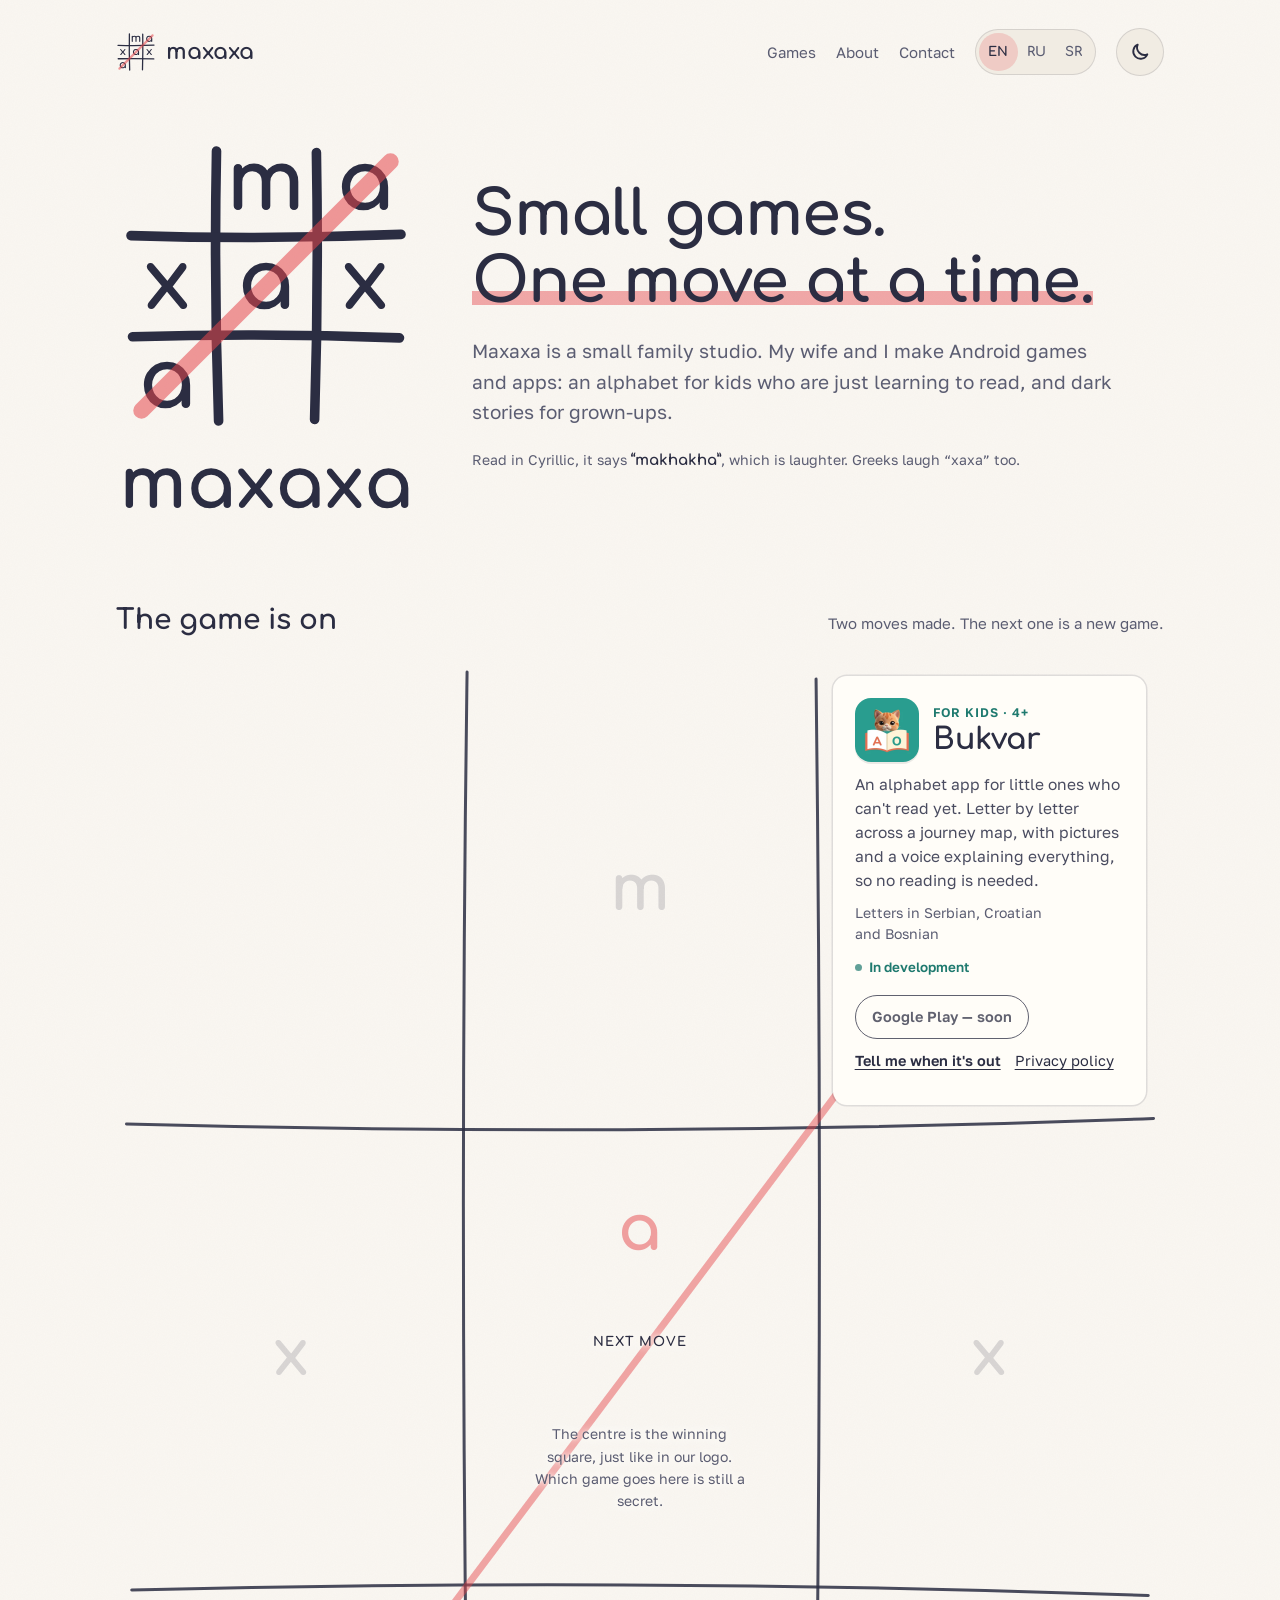
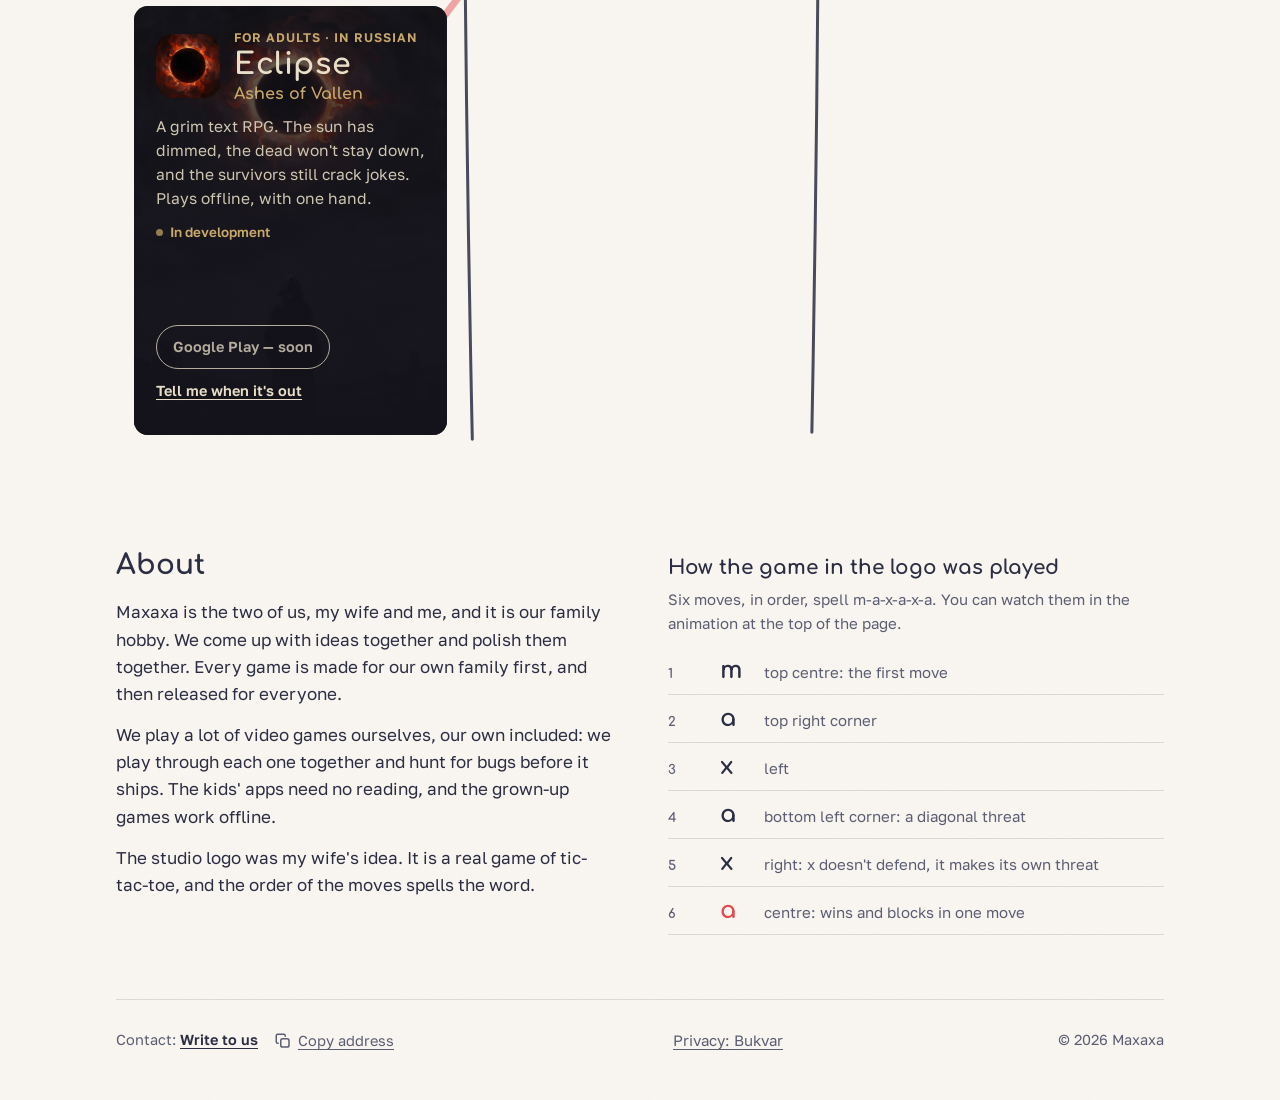
==== commit 03622d5a: "Публикация (исходники 11b7f1d)" ====
--- a/index.html
+++ b/index.html
@@ -4,7 +4,7 @@
 <meta charset="utf-8">
 <meta name="viewport" content="width=device-width, initial-scale=1, viewport-fit=cover">
 <title>Maxaxa — small games for kids and grown-ups</title>
-<meta name="description" content="Maxaxa is a one-person indie studio making Android apps and games for kids and adults.">
+<meta name="description" content="Maxaxa is a small family studio: my wife and I make Android apps and games for kids and adults.">
 <link rel="canonical" href="https://maxaxa.app/">
 <link rel="alternate" hreflang="en" href="https://maxaxa.app/">
 <link rel="alternate" hreflang="ru" href="https://maxaxa.app/ru/">
@@ -13,7 +13,7 @@
 <meta property="og:type" content="website">
 <meta property="og:site_name" content="Maxaxa">
 <meta property="og:title" content="Maxaxa — small games for kids and grown-ups">
-<meta property="og:description" content="Maxaxa is a one-person indie studio making Android apps and games for kids and adults.">
+<meta property="og:description" content="Maxaxa is a small family studio: my wife and I make Android apps and games for kids and adults.">
 <meta property="og:url" content="https://maxaxa.app/">
 <meta property="og:image" content="https://maxaxa.app/assets/og-en.png">
 <meta property="og:image:width" content="1200">
@@ -57,7 +57,7 @@
     </svg>
     <div>
       <h1 class="say">Small games. <em>One move at a time.</em></h1>
-      <p class="lead">Maxaxa is a one-person indie studio. I make Android games and apps: an alphabet for kids who are just learning to read, and dark stories for grown-ups.</p>
+      <p class="lead">Maxaxa is a small family studio. My wife and I make Android games and apps: an alphabet for kids who are just learning to read, and dark stories for grown-ups.</p>
       <p class="reads">Read in Cyrillic, it says <b>“makhakha”</b>, which is laughter. Greeks laugh “xaxa” too.</p>
     </div>
   </section>
@@ -125,8 +125,8 @@
   <section class="about" id="about">
     <div>
       <h2>About</h2>
-      <p>Maxaxa is one person. I make every game for my own family first, and then release it for everyone.</p>
-      <p>I play a lot of video games, my own included: I play through each one myself before it ships. The kids' apps need no reading, and the grown-up games work offline.</p>
+      <p>Maxaxa is the two of us, my wife and me, and it is our family hobby. We come up with ideas together and polish them together. Every game is made for our own family first, and then released for everyone.</p>
+      <p>We play a lot of video games ourselves, our own included: we play through each one together and hunt for bugs before it ships. The kids' apps need no reading, and the grown-up games work offline.</p>
       <p>The studio logo was my wife's idea. It is a real game of tic-tac-toe, and the order of the moves spells the word.</p>
     </div>
     <div>
@@ -144,7 +144,7 @@
   </section>
 
   <footer id="contact">
-    <span class="contact">Contact: <a class="mail" href="mailto:hornsdron@gmail.com">Write to me</a>
+    <span class="contact">Contact: <a class="mail" href="mailto:hornsdron@gmail.com">Write to us</a>
       <button type="button" class="copy" id="copy-mail" data-addr="hornsdron@gmail.com" data-done="Copied">
         <svg class="i-copy" viewBox="0 0 24 24" width="18" height="18" aria-hidden="true"><rect x="9" y="9" width="11" height="11" rx="2.5" fill="none" stroke="currentColor" stroke-width="2" stroke-linejoin="round"/><path d="M5.5 15H5a2 2 0 0 1-2-2V5a2 2 0 0 1 2-2h8a2 2 0 0 1 2 2v.5" fill="none" stroke="currentColor" stroke-width="2" stroke-linecap="round" stroke-linejoin="round"/></svg>
         <svg class="i-done" viewBox="0 0 24 24" width="18" height="18" aria-hidden="true" hidden><path d="M5 12.5l4.5 4.5L19 7.5" fill="none" stroke="currentColor" stroke-width="2" stroke-linecap="round" stroke-linejoin="round"/></svg>
--- a/assets/site.css
+++ b/assets/site.css
@@ -51,14 +51,15 @@
 /* hero */
 .hero{display:grid; grid-template-columns:minmax(0,300px) minmax(0,1fr); gap:56px; align-items:center; padding-block:40px 72px}
 .lockup{width:100%; max-width:300px; overflow:visible}
-.lockup .g path{stroke:var(--line); stroke-dasharray:1; stroke-dashoffset:1; animation:draw .45s ease-out forwards}
+/* пунктир «1 2» и старт 1.06: промежуток длиннее линии, иначе круглый наконечник следующего штриха виден точкой до рисования (как в брендбуке) */
+.lockup .g path{stroke:var(--line); stroke-dasharray:1 2; stroke-dashoffset:1.06; animation:draw .45s ease-out forwards}
 .lockup .g path:nth-child(2){animation-delay:.08s} .lockup .g path:nth-child(3){animation-delay:.16s} .lockup .g path:nth-child(4){animation-delay:.24s}
 .lockup .l path, .lockup .w{fill:var(--fg)}
 .lockup .l path{opacity:0; transform-box:fill-box; transform-origin:center; animation:move .22s cubic-bezier(.3,1.6,.6,1) forwards}
 .lockup .l path:nth-child(1){animation-delay:.30s} .lockup .l path:nth-child(2){animation-delay:.44s}
 .lockup .l path:nth-child(3){animation-delay:.58s} .lockup .l path:nth-child(6){animation-delay:.72s}
 .lockup .l path:nth-child(5){animation-delay:.86s} .lockup .l path:nth-child(4){animation-delay:1.0s}
-.lockup .win{stroke:var(--accent); stroke-opacity:.55; stroke-dasharray:1; stroke-dashoffset:1; animation:draw .26s ease-in 1.1s forwards}
+.lockup .win{stroke:var(--accent); stroke-opacity:.55; stroke-dasharray:1 2; stroke-dashoffset:1.06; animation:draw .26s ease-in 1.1s forwards}
 .lockup .w{opacity:0; animation:fade .45s ease-out 1.36s forwards}
 @keyframes draw{to{stroke-dashoffset:0}}
 @keyframes move{from{opacity:0; transform:scale(.6)} to{opacity:1; transform:scale(1)}}
@@ -77,10 +78,10 @@
 .board{position:relative; display:grid; grid-template-columns:repeat(3,minmax(0,1fr)); grid-auto-rows:minmax(240px,1fr)}
 .board .lines{position:absolute; inset:0; width:100%; height:100%; pointer-events:none; z-index:0}
 .board .lines path{fill:none; stroke:var(--line); stroke-width:3; stroke-linecap:round; vector-effect:non-scaling-stroke; opacity:.85}
-.board .lines .win2{stroke:var(--accent); stroke-opacity:.55; stroke-width:7; stroke-dasharray:1; stroke-dashoffset:1}
+.board .lines .win2{stroke:var(--accent); stroke-opacity:.55; stroke-width:7; stroke-dasharray:1 2; stroke-dashoffset:1.06}
 .board.seen .lines .win2{animation:drawwin 1.1s ease-in-out .2s forwards}
 /* в конце пунктир убирается: на растянутой доске он даёт разрывы линии */
-@keyframes drawwin{99%{stroke-dashoffset:0; stroke-dasharray:1} 100%{stroke-dashoffset:0; stroke-dasharray:none}}
+@keyframes drawwin{99%{stroke-dashoffset:0; stroke-dasharray:1 2} 100%{stroke-dashoffset:0; stroke-dasharray:none}}
 .cell{position:relative; padding:18px; min-width:0}
 .card{height:100%; border-radius:14px; padding:22px; display:flex; flex-direction:column; gap:10px; position:relative; overflow:hidden; z-index:1}
 .eyebrow{font-size:12.5px; letter-spacing:.08em; text-transform:uppercase; font-weight:600}
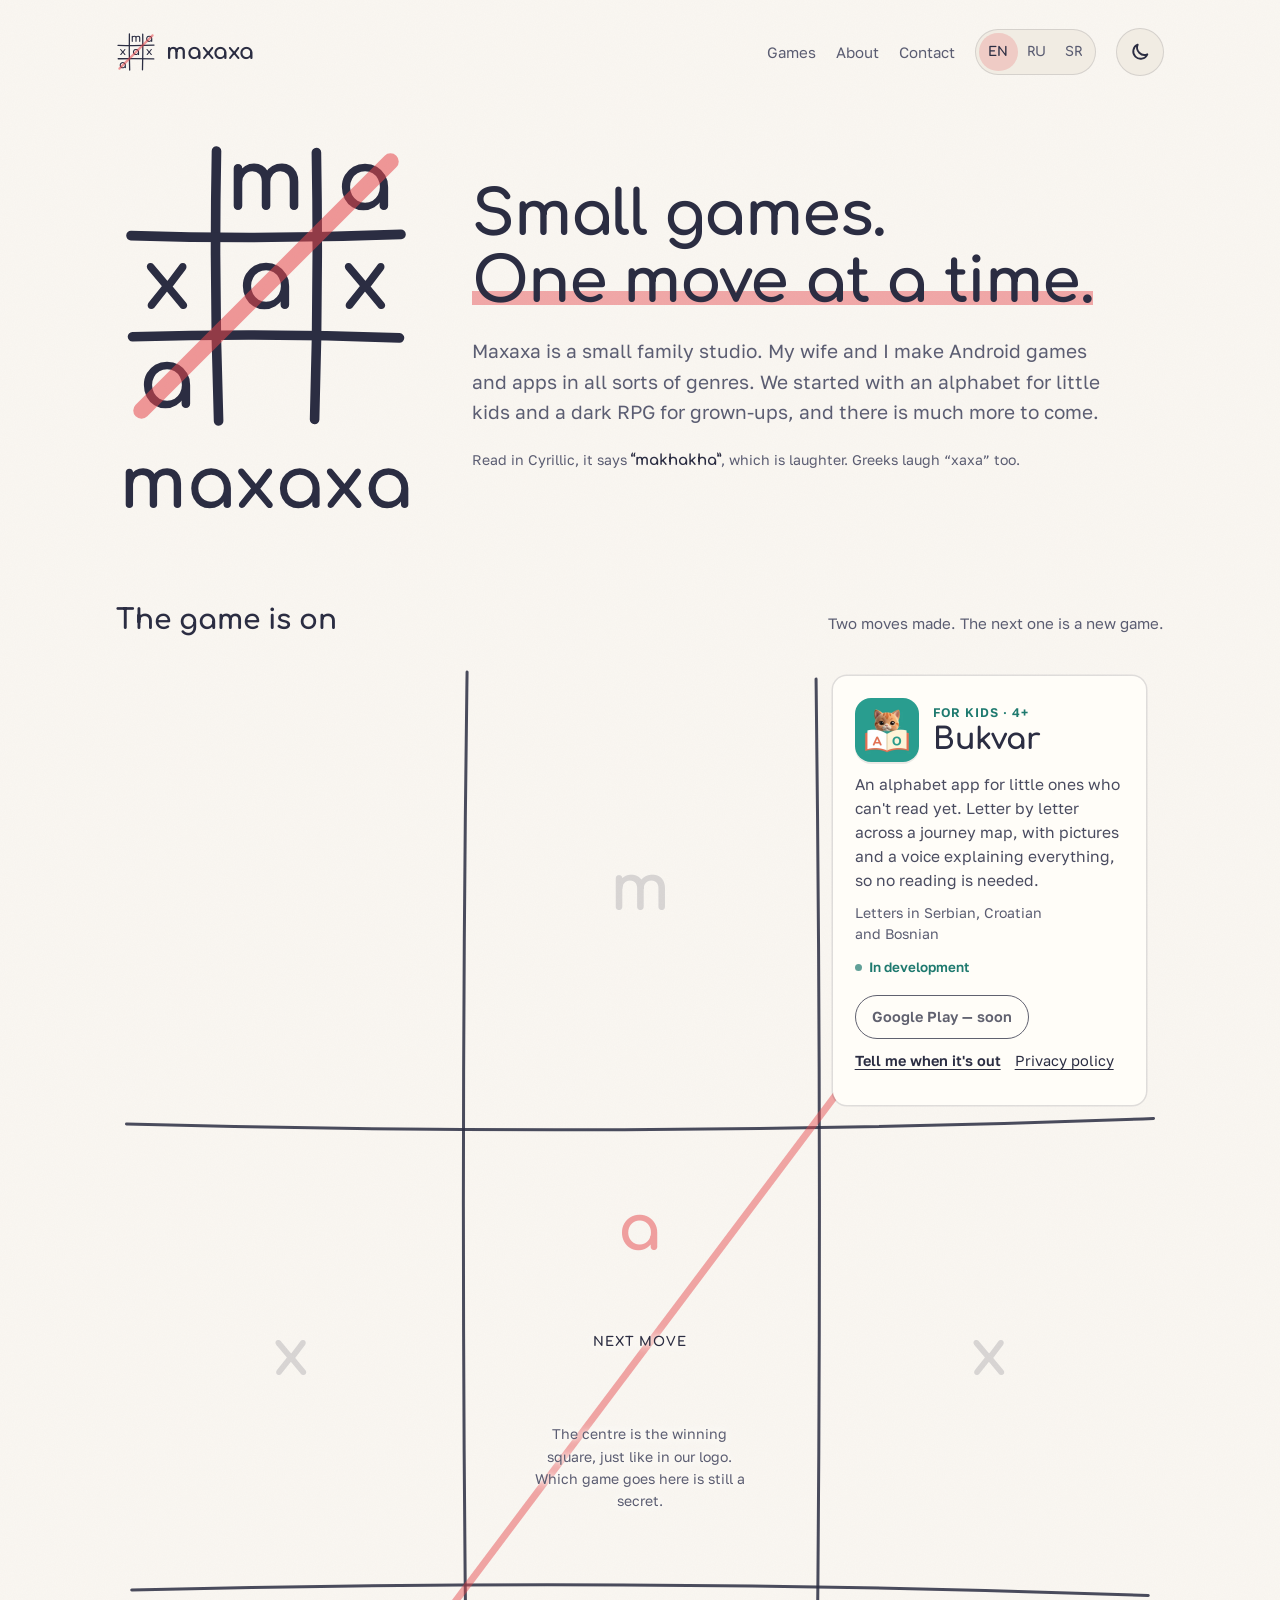
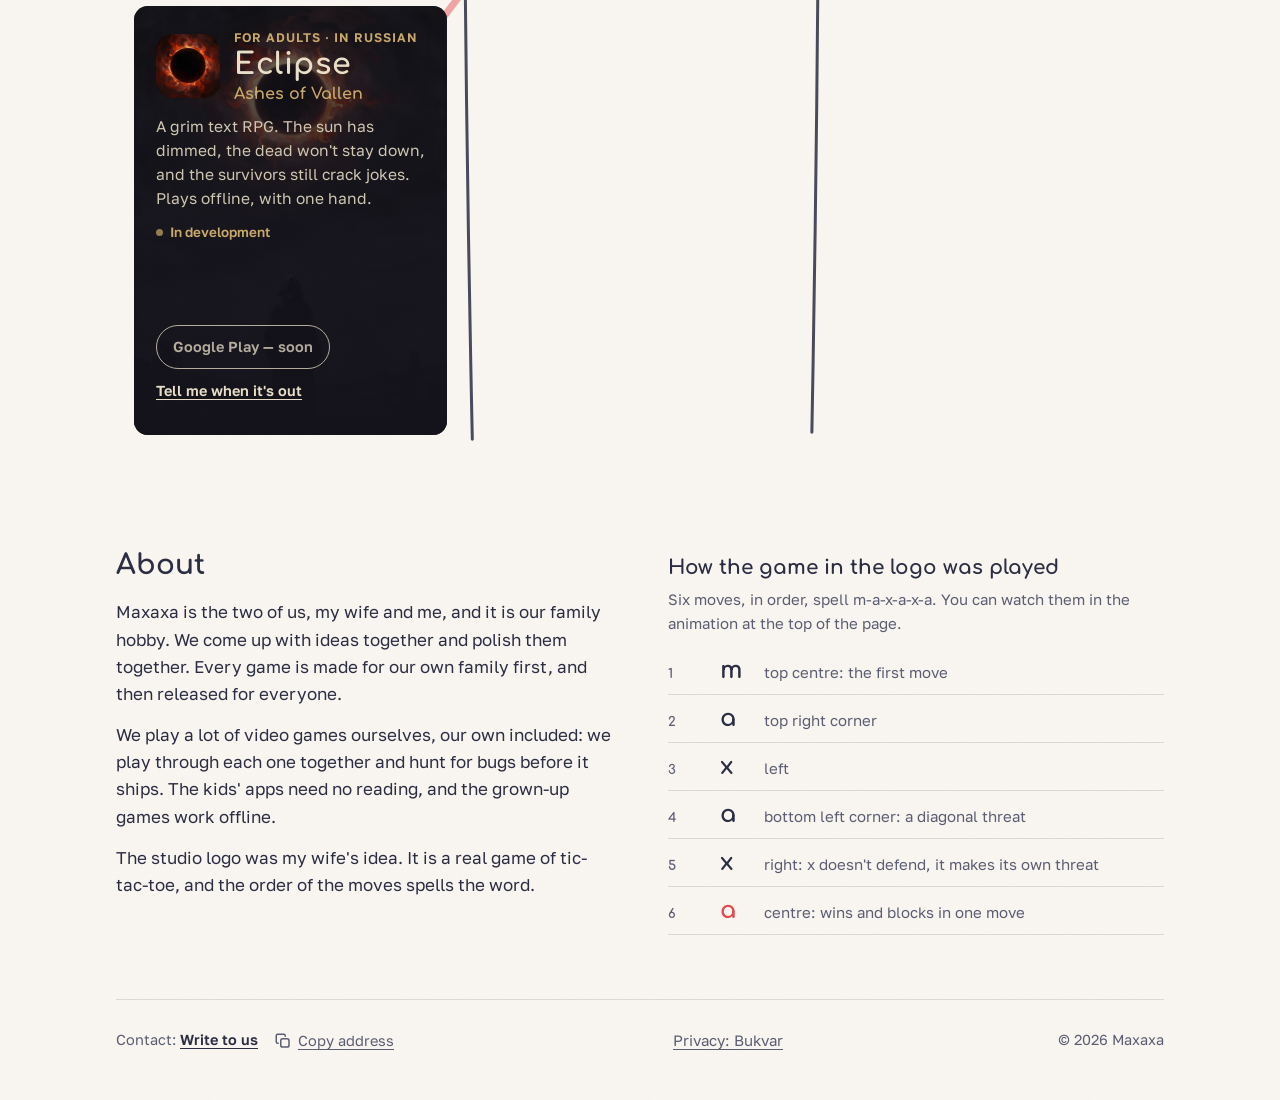
==== commit 8b51bff4: "Публикация (исходники 8723e4e)" ====
--- a/index.html
+++ b/index.html
@@ -57,7 +57,7 @@
     </svg>
     <div>
       <h1 class="say">Small games. <em>One move at a time.</em></h1>
-      <p class="lead">Maxaxa is a small family studio. My wife and I make Android games and apps: an alphabet for kids who are just learning to read, and dark stories for grown-ups.</p>
+      <p class="lead">Maxaxa is a small family studio. My wife and I make Android games and apps in all sorts of genres. We started with an alphabet for little kids and a dark RPG for grown-ups, and there is much more to come.</p>
       <p class="reads">Read in Cyrillic, it says <b>“makhakha”</b>, which is laughter. Greeks laugh “xaxa” too.</p>
     </div>
   </section>
